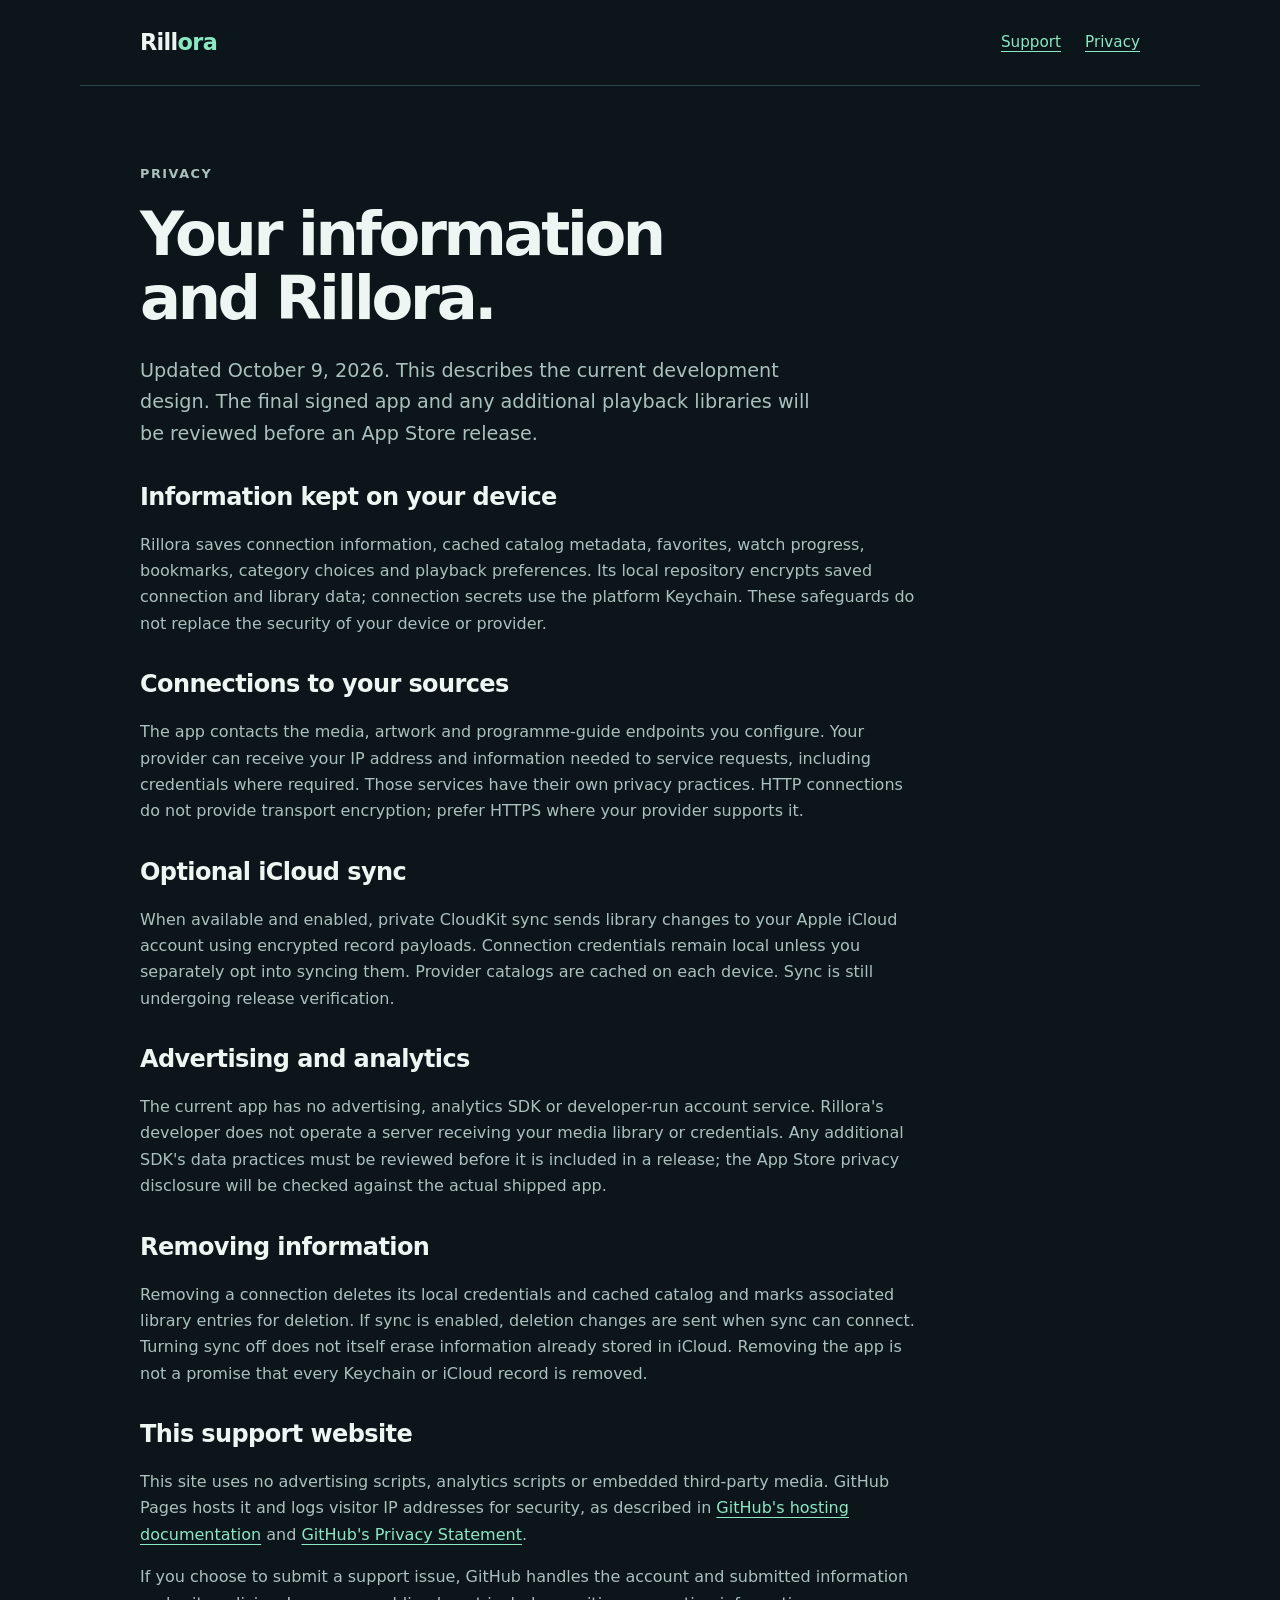
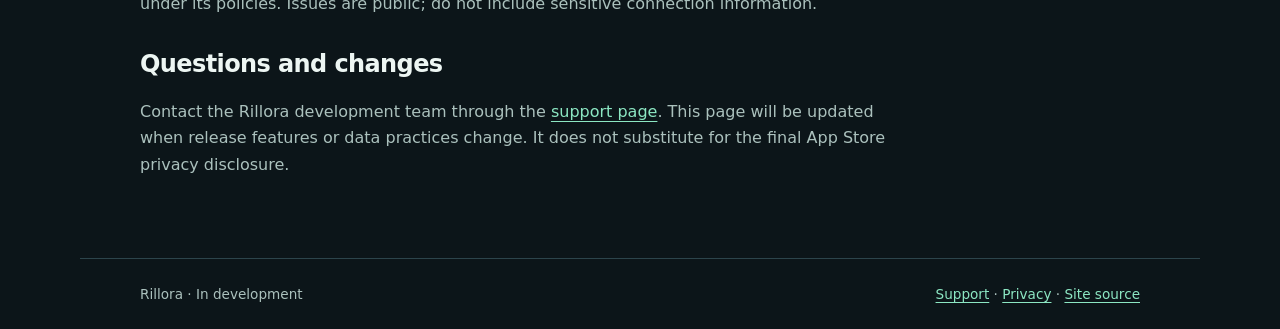
==== privacy.html @ 87f79ce3 "Add responsive public support and privacy pages" ====
<!doctype html>
<html lang="en">
<head>
<meta charset="utf-8">
<meta name="viewport" content="width=device-width, initial-scale=1">
<meta name="description" content="Rillora development, support and privacy information.">
<title>Rillora privacy information</title>
<link rel="icon" href="favicon.svg">
<link rel="stylesheet" href="styles.css">
</head>
<body>
<a class="skip" href="#main">Skip to content</a>
<header>
<a class="brand" href="index.html">Rill<span>ora</span>
</a>
<nav aria-label="Main navigation">
<a href="support.html">Support</a>
<a href="privacy.html">Privacy</a>
</nav>
</header>
<main id="main">
<article class="article">
<p class="eyebrow">Privacy</p>
<h1>Your information<br>and Rillora.</h1>
<p class="lede">Updated October 9, 2026. This describes the current development design. The final signed app and any additional playback libraries will be reviewed before an App Store release.</p>
<h2>Information kept on your device</h2>
<p>Rillora saves connection information, cached catalog metadata, favorites, watch progress, bookmarks, category choices and playback preferences. Its local repository encrypts saved connection and library data; connection secrets use the platform Keychain. These safeguards do not replace the security of your device or provider.</p>
<h2>Connections to your sources</h2>
<p>The app contacts the media, artwork and programme-guide endpoints you configure. Your provider can receive your IP address and information needed to service requests, including credentials where required. Those services have their own privacy practices. HTTP connections do not provide transport encryption; prefer HTTPS where your provider supports it.</p>
<h2>Optional iCloud sync</h2>
<p>When available and enabled, private CloudKit sync sends library changes to your Apple iCloud account using encrypted record payloads. Connection credentials remain local unless you separately opt into syncing them. Provider catalogs are cached on each device. Sync is still undergoing release verification.</p>
<h2>Advertising and analytics</h2>
<p>The current app has no advertising, analytics SDK or developer-run account service. Rillora's developer does not operate a server receiving your media library or credentials. Any additional SDK's data practices must be reviewed before it is included in a release; the App Store privacy disclosure will be checked against the actual shipped app.</p>
<h2>Removing information</h2>
<p>Removing a connection deletes its local credentials and cached catalog and marks associated library entries for deletion. If sync is enabled, deletion changes are sent when sync can connect. Turning sync off does not itself erase information already stored in iCloud. Removing the app is not a promise that every Keychain or iCloud record is removed.</p>
<h2>This support website</h2>
<p>This site uses no advertising scripts, analytics scripts or embedded third-party media. GitHub Pages hosts it and logs visitor IP addresses for security, as described in <a href="https://docs.github.com/en/pages/getting-started-with-github-pages/what-is-github-pages#data-collection">GitHub's hosting documentation</a> and <a href="https://docs.github.com/en/site-policy/privacy-policies/github-general-privacy-statement">GitHub's Privacy Statement</a>.</p>
<p>If you choose to submit a support issue, GitHub handles the account and submitted information under its policies. Issues are public; do not include sensitive connection information.</p>
<h2>Questions and changes</h2>
<p>Contact the Rillora development team through the <a href="support.html">support page</a>. This page will be updated when release features or data practices change. It does not substitute for the final App Store privacy disclosure.</p>
</article>
</main>
<footer>
<span>Rillora · In development</span>
<span>
<a href="support.html">Support</a> · <a href="privacy.html">Privacy</a> · <a href="https://github.com/ConDigitalExpert/rillora-site">Site source</a>
</span>
</footer>
</body>
</html>
---- styles.css ----
:root{color-scheme:dark;--bg:#0c1519;--panel:#14232a;--text:#edf6f3;--muted:#abc1bd;--mint:#8ce7c3;--line:#2c444b;font-family:ui-sans-serif,system-ui,-apple-system,BlinkMacSystemFont,sans-serif}*{box-sizing:border-box}body{margin:0;background:var(--bg);color:var(--text);line-height:1.65}a{color:var(--mint);text-underline-offset:.25em}a:hover{text-decoration-thickness:2px}a:focus-visible{outline:3px solid var(--mint);outline-offset:5px;border-radius:3px}.skip{position:absolute;left:16px;top:-70px;background:var(--panel);padding:10px}.skip:focus{top:10px}header,main,footer{max-width:1120px;margin:auto;padding:24px clamp(20px,5vw,60px)}header{display:flex;justify-content:space-between;align-items:center;gap:20px;border-bottom:1px solid var(--line)}.brand{font-size:1.4rem;font-weight:750;letter-spacing:-.03em;text-decoration:none;color:var(--text)}.brand span{color:var(--mint)}nav{display:flex;gap:24px;flex-wrap:wrap}nav a{font-size:.95rem}main{padding-top:64px;padding-bottom:64px;min-height:65vh}.eyebrow{color:var(--mint);letter-spacing:.12em;font-size:.8rem;text-transform:uppercase;font-weight:700}h1{font-size:clamp(2.5rem,7vw,5rem);line-height:1.06;letter-spacing:-.055em;max-width:850px;margin:18px 0 24px}h2{font-size:1.5rem;line-height:1.25;letter-spacing:-.025em;margin-top:2rem}.lede{font-size:1.2rem;max-width:680px;color:var(--muted)}.tag{display:inline-block;color:var(--mint);border:1px solid var(--line);padding:5px 14px;border-radius:99px;font-size:.85rem}.cards{display:grid;grid-template-columns:repeat(3,1fr);gap:18px;margin:44px 0}.card{background:var(--panel);padding:26px;border:1px solid var(--line);border-radius:18px}.card h2{margin:0 0 12px}.card p{color:var(--muted);margin:0}.button{display:inline-block;background:var(--mint);color:#0c2520;font-weight:700;text-decoration:none;border-radius:10px;padding:12px 20px;margin:12px 12px 12px 0}.article{max-width:780px}.article h1{font-size:clamp(2.4rem,6vw,3.8rem)}.article p,.article li{color:var(--muted)}.article strong{color:var(--text)}.note{border-left:3px solid var(--mint);padding:12px 20px;background:var(--panel);margin-top:30px}.note p{margin:0}footer{border-top:1px solid var(--line);color:var(--muted);font-size:.85rem;display:flex;justify-content:space-between;gap:24px;flex-wrap:wrap}@media(max-width:700px){header{align-items:flex-start}.cards{grid-template-columns:1fr}nav{gap:12px}main{padding-top:38px}h1{max-width:600px}}
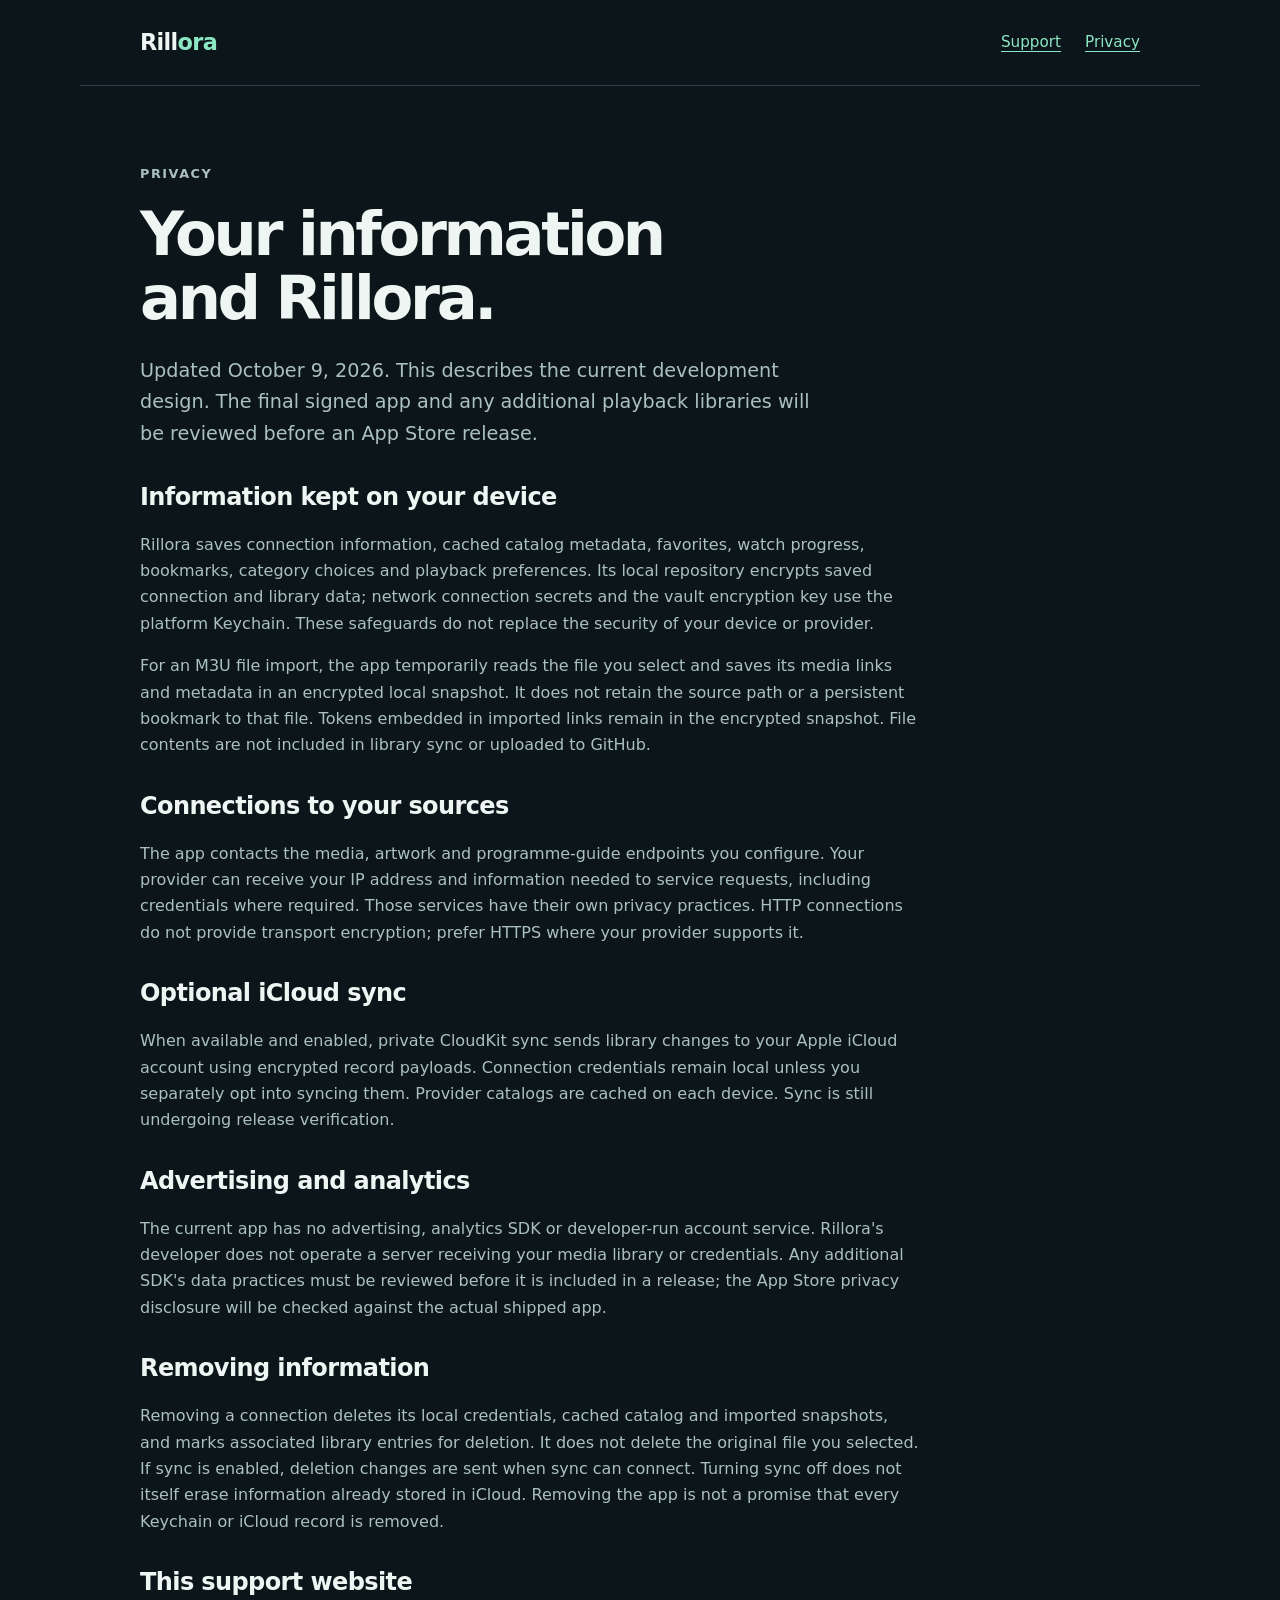
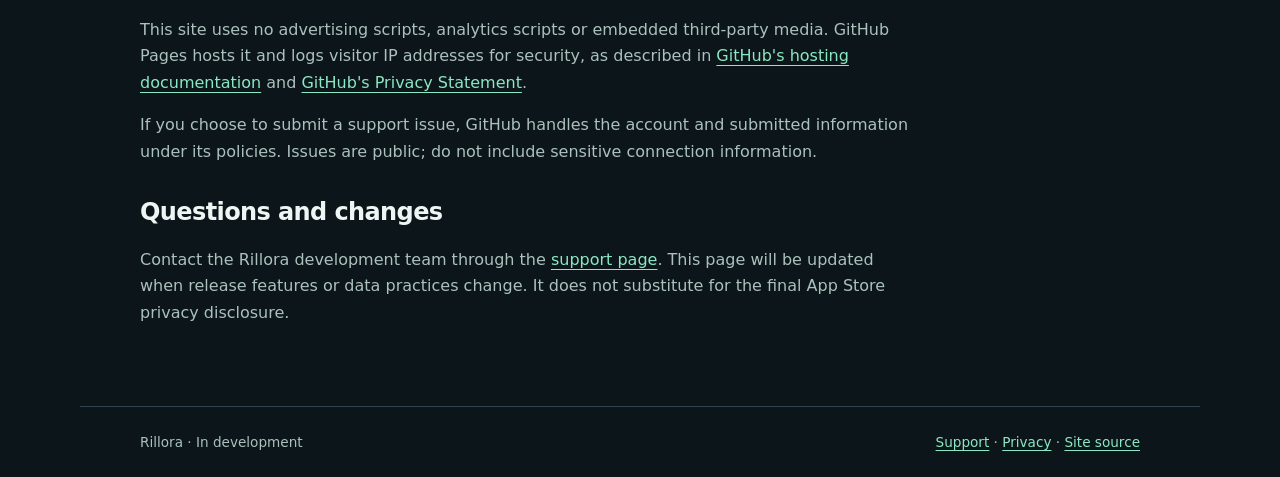
==== commit 62835893: "Describe local playlist imports and encrypted file privacy" ====
--- a/privacy.html
+++ b/privacy.html
@@ -24,7 +24,8 @@
 <h1>Your information<br>and Rillora.</h1>
 <p class="lede">Updated October 9, 2026. This describes the current development design. The final signed app and any additional playback libraries will be reviewed before an App Store release.</p>
 <h2>Information kept on your device</h2>
-<p>Rillora saves connection information, cached catalog metadata, favorites, watch progress, bookmarks, category choices and playback preferences. Its local repository encrypts saved connection and library data; connection secrets use the platform Keychain. These safeguards do not replace the security of your device or provider.</p>
+<p>Rillora saves connection information, cached catalog metadata, favorites, watch progress, bookmarks, category choices and playback preferences. Its local repository encrypts saved connection and library data; network connection secrets and the vault encryption key use the platform Keychain. These safeguards do not replace the security of your device or provider.</p>
+<p>For an M3U file import, the app temporarily reads the file you select and saves its media links and metadata in an encrypted local snapshot. It does not retain the source path or a persistent bookmark to that file. Tokens embedded in imported links remain in the encrypted snapshot. File contents are not included in library sync or uploaded to GitHub.</p>
 <h2>Connections to your sources</h2>
 <p>The app contacts the media, artwork and programme-guide endpoints you configure. Your provider can receive your IP address and information needed to service requests, including credentials where required. Those services have their own privacy practices. HTTP connections do not provide transport encryption; prefer HTTPS where your provider supports it.</p>
 <h2>Optional iCloud sync</h2>
@@ -32,7 +33,7 @@
 <h2>Advertising and analytics</h2>
 <p>The current app has no advertising, analytics SDK or developer-run account service. Rillora's developer does not operate a server receiving your media library or credentials. Any additional SDK's data practices must be reviewed before it is included in a release; the App Store privacy disclosure will be checked against the actual shipped app.</p>
 <h2>Removing information</h2>
-<p>Removing a connection deletes its local credentials and cached catalog and marks associated library entries for deletion. If sync is enabled, deletion changes are sent when sync can connect. Turning sync off does not itself erase information already stored in iCloud. Removing the app is not a promise that every Keychain or iCloud record is removed.</p>
+<p>Removing a connection deletes its local credentials, cached catalog and imported snapshots, and marks associated library entries for deletion. It does not delete the original file you selected. If sync is enabled, deletion changes are sent when sync can connect. Turning sync off does not itself erase information already stored in iCloud. Removing the app is not a promise that every Keychain or iCloud record is removed.</p>
 <h2>This support website</h2>
 <p>This site uses no advertising scripts, analytics scripts or embedded third-party media. GitHub Pages hosts it and logs visitor IP addresses for security, as described in <a href="https://docs.github.com/en/pages/getting-started-with-github-pages/what-is-github-pages#data-collection">GitHub's hosting documentation</a> and <a href="https://docs.github.com/en/site-policy/privacy-policies/github-general-privacy-statement">GitHub's Privacy Statement</a>.</p>
 <p>If you choose to submit a support issue, GitHub handles the account and submitted information under its policies. Issues are public; do not include sensitive connection information.</p>
